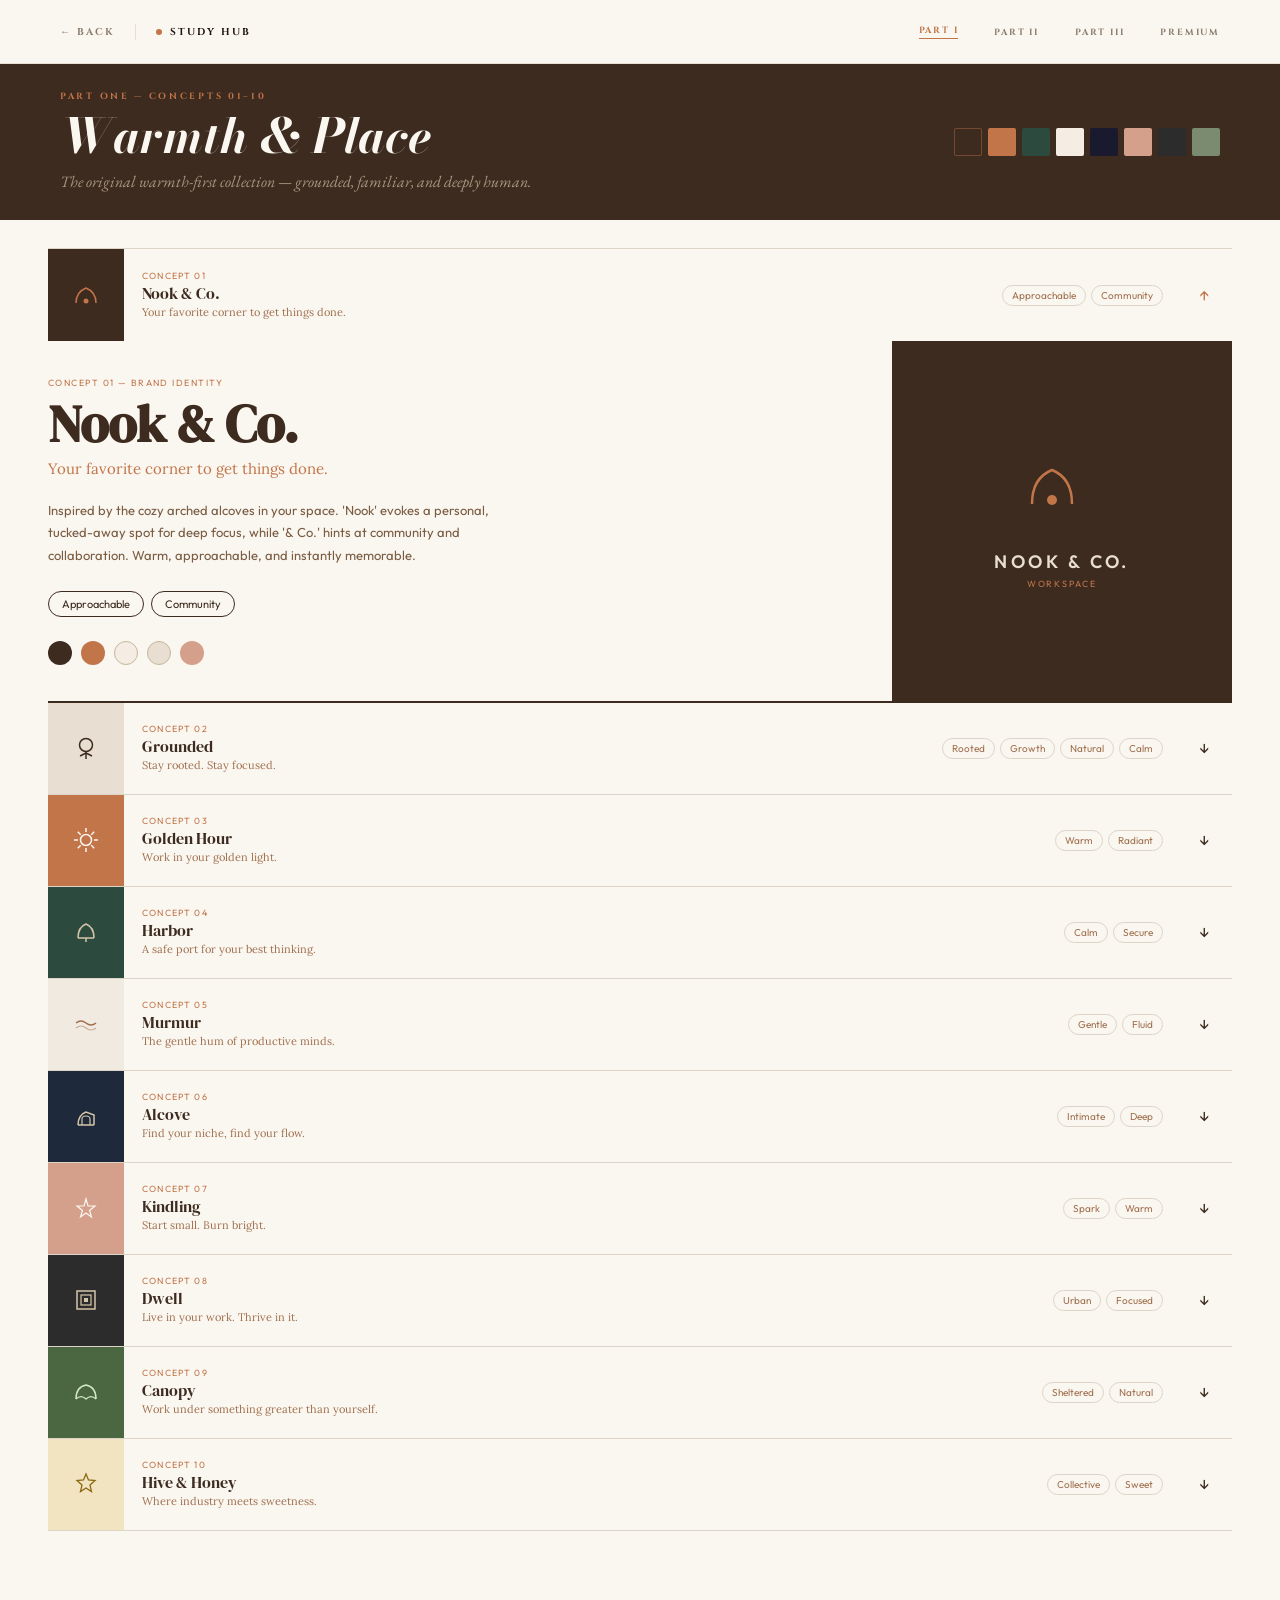
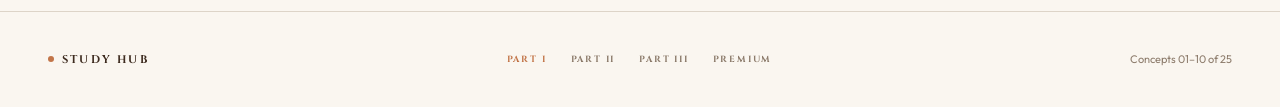
==== part1.html @ 8c92edf7 "Initial deploy: Study Hub brand collection website 25 brand identity concepts across 4 collections w" ====
<!DOCTYPE html>
<html lang="en">
<head>
  <meta charset="UTF-8">
  <meta name="viewport" content="width=device-width, initial-scale=1.0">
  <title>Part I — Warmth &amp; Place | Study Hub</title>
  <link rel="stylesheet" href="css/style.css">
</head>
<body style="background: #FAF6F0;">

  <!-- NAV -->
  <nav class="nav-light">
    <div class="nav-back">
      <a href="index.html" class="nav-back-text">← Back</a>
      <div class="nav-divider"></div>
      <a href="index.html" class="nav-light-logo">
        <div class="nav-light-dot" style="background: #C27549;"></div>
        <span class="nav-light-brand">Study Hub</span>
      </a>
    </div>
    <div class="nav-links">
      <a href="part1.html" class="nav-link active" style="color: #C27549;">Part I</a>
      <a href="part2.html" class="nav-link">Part II</a>
      <a href="part3.html" class="nav-link">Part III</a>
      <a href="premium.html" class="nav-link">Premium</a>
    </div>
  </nav>

  <!-- BANNER -->
  <div class="part-banner" style="background: #3D2B1F;">
    <div class="part-banner-left">
      <p class="part-banner-eyebrow" style="color: #C27549;">Part One — Concepts 01–10</p>
      <h1 class="part-banner-title">Warmth &amp; Place</h1>
      <p class="part-banner-tagline">The original warmth-first collection — grounded, familiar, and deeply human.</p>
    </div>
    <div class="part-banner-swatches">
      <div class="swatch" style="background: #3D2B1F; border: 1px solid rgba(194,117,73,0.4);"></div>
      <div class="swatch" style="background: #C27549;"></div>
      <div class="swatch" style="background: #2D4A3E;"></div>
      <div class="swatch" style="background: #F5EDE3;"></div>
      <div class="swatch" style="background: #1A1A2E;"></div>
      <div class="swatch" style="background: #D4A08C;"></div>
      <div class="swatch" style="background: #2C2C2C;"></div>
      <div class="swatch" style="background: #7A8B6F;"></div>
    </div>
  </div>

  <!-- ACCORDION -->
  <section class="accordion-section">
    <div class="accordion-list" id="accordion-part1"></div>
  </section>

  <!-- FOOTER -->
  <footer class="part-footer">
    <div class="footer-brand" style="gap: 8px;">
      <div class="nav-light-dot" style="background: #C27549; width: 6px; height: 6px; border-radius: 50%;"></div>
      <span style="font-family: 'Cinzel', serif; font-weight: 700; font-size: 11px; letter-spacing: 0.2em; text-transform: uppercase; color: #3D2B1F;">Study Hub</span>
    </div>
    <nav class="part-footer-nav">
      <a href="part1.html" class="current">Part I</a>
      <a href="part2.html">Part II</a>
      <a href="part3.html">Part III</a>
      <a href="premium.html">Premium</a>
    </nav>
    <span style="font-family: 'Outfit', sans-serif; font-size: 11px; color: #8C7B6B;">Concepts 01–10 of 25</span>
  </footer>

  <script src="js/concepts.js"></script>
  <script src="js/main.js"></script>
  <script>
    document.addEventListener('DOMContentLoaded', () => {
      buildAccordion(1, 'accordion-part1');
    });
  </script>
</body>
</html>
---- css/style.css ----
/* ─── Google Fonts ─── */
@import url('https://fonts.googleapis.com/css2?family=Cinzel:wght@700&family=Bodoni+Moda:ital,wght@1,400&family=EB+Garamond:ital,wght@0,400;1,400&family=Outfit:wght@300;400;600&family=DM+Serif+Display:ital@0;1&family=Lora:wght@400&family=Josefin+Sans:wght@400&display=swap');

/* ─── Reset ─── */
*, *::before, *::after { box-sizing: border-box; margin: 0; padding: 0; }
html { font-size: 16px; -webkit-font-smoothing: antialiased; }
body { font-family: 'Outfit', sans-serif; }
a { text-decoration: none; color: inherit; }
img { display: block; width: 100%; height: 100%; object-fit: cover; }
svg { display: block; }

/* ─── Color tokens ─── */
:root {
  --cream:    #FAF6F0;
  --sand:     #E8DED1;
  --dark:     #1E140D;
  --gold:     #B8934B;
  --terracotta: #C27549;
  --rust:     #9B4A2C;
  --mustard:  #C9963B;
  --brown:    #3D2B1F;
  --blush:    #D4A08C;
  --clay:     #A0704E;
  --muted:    #8C7B6B;
  --border:   #DDD4C8;
  --linen:    #D4C5A9;
}

/* ─── Utility ─── */
.sr-only { position: absolute; width: 1px; height: 1px; overflow: hidden; clip: rect(0,0,0,0); }
.tracking-xl { letter-spacing: 0.22em; }
.tracking-lg { letter-spacing: 0.2em; }
.tracking-md { letter-spacing: 0.15em; }
.tracking-sm { letter-spacing: 0.12em; }
.uppercase { text-transform: uppercase; }


/* ══════════════════════════════════════════
   NAV — DARK (Homepage)
══════════════════════════════════════════ */
.nav-dark {
  display: flex;
  align-items: center;
  justify-content: space-between;
  height: 72px;
  padding: 0 60px;
  background: var(--dark);
  border-bottom: 1px solid rgba(184, 148, 75, 0.15);
  position: sticky;
  top: 0;
  z-index: 100;
}

.nav-logo {
  display: flex;
  align-items: center;
  gap: 10px;
}

.nav-logo-ring {
  width: 28px;
  height: 28px;
  border-radius: 50%;
  border: 1.5px solid var(--gold);
  display: flex;
  align-items: center;
  justify-content: center;
  flex-shrink: 0;
}

.nav-logo-dot {
  width: 8px;
  height: 8px;
  border-radius: 50%;
  background: var(--gold);
}

.nav-logo-text {
  font-family: 'Cinzel', serif;
  font-weight: 700;
  font-size: 13px;
  letter-spacing: 0.2em;
  text-transform: uppercase;
  color: var(--cream);
}

.nav-links {
  display: flex;
  align-items: center;
  gap: 44px;
}

.nav-link {
  font-family: 'Cinzel', serif;
  font-weight: 700;
  font-size: 10px;
  letter-spacing: 0.22em;
  text-transform: uppercase;
  color: var(--linen);
  transition: color 0.2s;
}
.nav-link:hover { color: var(--gold); }
.nav-link.active {
  color: var(--gold);
  border-bottom: 1px solid var(--gold);
  padding-bottom: 2px;
}

.nav-cta {
  display: flex;
  align-items: center;
  padding: 9px 22px;
  border: 1px solid rgba(184, 148, 75, 0.5);
  border-radius: 2px;
}
.nav-cta-text {
  font-family: 'Cinzel', serif;
  font-weight: 700;
  font-size: 10px;
  letter-spacing: 0.2em;
  text-transform: uppercase;
  color: var(--gold);
}
.nav-cta:hover { background: rgba(184, 148, 75, 0.08); }


/* ══════════════════════════════════════════
   NAV — LIGHT (Part pages)
══════════════════════════════════════════ */
.nav-light {
  display: flex;
  align-items: center;
  justify-content: space-between;
  height: 64px;
  padding: 0 60px;
  background: var(--cream);
  border-bottom: 1px solid var(--sand);
  position: sticky;
  top: 0;
  z-index: 100;
}

.nav-light .nav-back {
  display: flex;
  align-items: center;
  gap: 20px;
}

.nav-back-text {
  font-family: 'Cinzel', serif;
  font-weight: 700;
  font-size: 10px;
  letter-spacing: 0.2em;
  text-transform: uppercase;
  color: var(--muted);
}
.nav-back-text:hover { color: var(--brown); }

.nav-divider {
  width: 1px;
  height: 16px;
  background: var(--sand);
}

.nav-light-logo {
  display: flex;
  align-items: center;
  gap: 8px;
}

.nav-light-dot {
  width: 6px;
  height: 6px;
  border-radius: 50%;
}

.nav-light-brand {
  font-family: 'Cinzel', serif;
  font-weight: 700;
  font-size: 10px;
  letter-spacing: 0.2em;
  text-transform: uppercase;
  color: var(--dark);
}

.nav-light .nav-links {
  display: flex;
  align-items: center;
  gap: 36px;
}

.nav-light .nav-link {
  font-family: 'Cinzel', serif;
  font-weight: 700;
  font-size: 9px;
  letter-spacing: 0.2em;
  text-transform: uppercase;
  color: var(--muted);
}
.nav-light .nav-link:hover { color: var(--brown); }
.nav-light .nav-link.active {
  border-bottom: 1px solid currentColor;
  padding-bottom: 2px;
}


/* ══════════════════════════════════════════
   HOMEPAGE — HERO TRIPTYCH
══════════════════════════════════════════ */
.hero-triptych {
  display: flex;
  gap: 3px;
  height: 620px;
  background: var(--dark);
}

.hero-main {
  position: relative;
  flex: 0 0 52.8%;
  overflow: hidden;
}

.hero-main img {
  position: absolute;
  inset: 0;
  width: 100%;
  height: 100%;
  object-fit: cover;
}

.hero-main-overlay {
  position: absolute;
  inset: 0;
  background: linear-gradient(135deg,
    rgba(32, 20, 11, 0.72) 0%,
    rgba(32, 20, 11, 0.25) 60%,
    rgba(32, 20, 11, 0.10) 100%
  );
}

.hero-main-content {
  position: absolute;
  left: 56px;
  bottom: 64px;
  display: flex;
  flex-direction: column;
  gap: 16px;
}

.hero-eyebrow {
  font-family: 'Cinzel', serif;
  font-weight: 700;
  font-size: 10px;
  letter-spacing: 0.3em;
  text-transform: uppercase;
  color: var(--gold);
}

.hero-title {
  font-family: 'Bodoni Moda', serif;
  font-style: italic;
  font-size: 56px;
  line-height: 1.08;
  letter-spacing: -0.01em;
  color: var(--cream);
  max-width: 520px;
}

.hero-subtitle {
  font-family: 'EB Garamond', serif;
  font-size: 16px;
  line-height: 1.6;
  color: rgba(250, 246, 240, 0.75);
  max-width: 380px;
}

.hero-side {
  display: flex;
  flex-direction: column;
  flex: 1;
  gap: 3px;
}

.hero-side-panel {
  position: relative;
  flex: 1;
  overflow: hidden;
}

.hero-side-panel img {
  position: absolute;
  inset: 0;
  width: 100%;
  height: 100%;
  object-fit: cover;
}

.hero-side-overlay {
  position: absolute;
  inset: 0;
  background: rgba(30, 20, 13, 0.18);
}

.hero-side-label {
  position: absolute;
  right: 28px;
  bottom: 24px;
  font-family: 'Cinzel', serif;
  font-weight: 700;
  font-size: 9px;
  letter-spacing: 0.25em;
  text-transform: uppercase;
  color: rgba(250, 246, 240, 0.9);
}


/* ══════════════════════════════════════════
   HOMEPAGE — COLLECTIONS GRID
══════════════════════════════════════════ */
.collections-section {
  background: var(--dark);
  padding: 64px 60px 72px;
}

.collections-header {
  display: flex;
  align-items: baseline;
  justify-content: space-between;
  margin-bottom: 40px;
}

.collections-eyebrow {
  font-family: 'Cinzel', serif;
  font-weight: 700;
  font-size: 11px;
  letter-spacing: 0.3em;
  text-transform: uppercase;
  color: var(--gold);
}

.collections-hint {
  font-family: 'EB Garamond', serif;
  font-style: italic;
  font-size: 14px;
  letter-spacing: 0.04em;
  color: rgba(212, 197, 169, 0.6);
}

.collections-grid {
  display: grid;
  grid-template-columns: repeat(4, 1fr);
  gap: 16px;
}

.collection-card {
  position: relative;
  height: 360px;
  border-radius: 2px;
  overflow: hidden;
  display: flex;
  flex-direction: column;
  transition: transform 0.2s;
}
.collection-card:hover { transform: translateY(-2px); }

.collection-card-top-bar {
  position: absolute;
  top: 0;
  left: 0;
  right: 0;
  height: 4px;
}

.collection-card-inner {
  flex: 1;
  display: flex;
  flex-direction: column;
  justify-content: space-between;
  padding: 36px 32px;
}

.collection-label {
  font-family: 'Cinzel', serif;
  font-weight: 700;
  font-size: 9px;
  letter-spacing: 0.3em;
  text-transform: uppercase;
  margin-bottom: 10px;
}

.collection-title {
  font-family: 'Bodoni Moda', serif;
  font-style: italic;
  font-size: 32px;
  line-height: 1.1;
  color: var(--cream);
  margin-bottom: 10px;
}

.collection-desc {
  font-family: 'EB Garamond', serif;
  font-size: 14px;
  line-height: 1.5;
  color: #8C7B6B;
}

.collection-footer {
  display: flex;
  flex-direction: column;
  gap: 16px;
}

.collection-swatches {
  display: flex;
  gap: 6px;
}

.swatch {
  width: 24px;
  height: 24px;
  border-radius: 2px;
}

.collection-meta {
  display: flex;
  align-items: center;
  justify-content: space-between;
}

.collection-count {
  font-family: 'Cinzel', serif;
  font-weight: 700;
  font-size: 9px;
  letter-spacing: 0.2em;
  text-transform: uppercase;
  color: var(--muted);
}

.collection-explore {
  font-family: 'Cinzel', serif;
  font-weight: 700;
  font-size: 9px;
  letter-spacing: 0.2em;
  text-transform: uppercase;
  transition: opacity 0.2s;
}
.collection-explore:hover { opacity: 0.7; }


/* ══════════════════════════════════════════
   PART PAGE — BANNER
══════════════════════════════════════════ */
.part-banner {
  display: flex;
  align-items: center;
  justify-content: space-between;
  padding: 0 60px;
  height: 156px;
  flex-shrink: 0;
}

.part-banner-left {
  display: flex;
  flex-direction: column;
  gap: 10px;
}

.part-banner-eyebrow {
  font-family: 'Cinzel', serif;
  font-weight: 700;
  font-size: 9px;
  letter-spacing: 0.3em;
  text-transform: uppercase;
}

.part-banner-title {
  font-family: 'Bodoni Moda', serif;
  font-style: italic;
  font-size: 48px;
  line-height: 1.0;
  color: var(--cream);
}

.part-banner-tagline {
  font-family: 'EB Garamond', serif;
  font-style: italic;
  font-size: 16px;
  line-height: 1.5;
  color: rgba(212, 197, 169, 0.7);
}

.part-banner-swatches {
  display: flex;
  gap: 6px;
}

.part-banner-swatches .swatch {
  width: 28px;
  height: 28px;
}


/* ══════════════════════════════════════════
   PART PAGE — ACCORDION
══════════════════════════════════════════ */
.accordion-section {
  background: var(--cream);
  padding: 28px 48px 80px;
}

.accordion-list {
  border-top: 1px solid var(--border);
}

/* Row */
.concept-row {
  display: flex;
  align-items: stretch;
  height: 92px;
  border-bottom: 1px solid var(--border);
  cursor: pointer;
  transition: background 0.15s;
}
.concept-row:hover { background: rgba(212, 192, 168, 0.08); }
.concept-row.active { border-bottom: none; }

.concept-icon-cell {
  width: 76px;
  flex-shrink: 0;
  display: flex;
  align-items: center;
  justify-content: center;
}

.concept-info-cell {
  flex: 1;
  display: flex;
  flex-direction: column;
  justify-content: center;
  padding: 0 18px;
  gap: 2px;
}

.concept-num {
  font-family: 'Outfit', sans-serif;
  font-size: 9px;
  letter-spacing: 0.13em;
  text-transform: uppercase;
  color: var(--terracotta);
}

.concept-name-row {
  font-family: 'DM Serif Display', serif;
  font-size: 16px;
  line-height: 1.25;
  color: var(--brown);
}
.concept-name-row.italic { font-style: italic; }
.concept-name-row.josefin {
  font-family: 'Josefin Sans', sans-serif;
  letter-spacing: 0.06em;
}

.concept-tagline-row {
  font-family: 'Lora', serif;
  font-size: 11px;
  line-height: 1.4;
  color: var(--clay);
}

.concept-traits-cell {
  display: flex;
  align-items: center;
  flex-shrink: 0;
  padding: 0 14px;
  gap: 5px;
}

.trait-pill {
  display: inline-flex;
  align-items: center;
  padding: 3px 9px;
  border: 1px solid var(--linen);
  border-radius: 20px;
  font-family: 'Outfit', sans-serif;
  font-size: 10px;
  color: var(--clay);
  white-space: nowrap;
}

.concept-arrow-cell {
  display: flex;
  align-items: center;
  padding: 0 22px;
  font-size: 16px;
  color: var(--brown);
  flex-shrink: 0;
}

.concept-row.active .concept-arrow-cell {
  color: var(--terracotta);
}

/* Premium rows */
.premium-row .trait-pill {
  border-radius: 2px;
  font-family: 'Cinzel', serif;
  font-weight: 700;
  font-size: 8px;
  letter-spacing: 0.1em;
  border-color: var(--dark);
  color: var(--dark);
}

/* Detail panel */
.concept-detail {
  display: none;
  border-bottom: 2px solid var(--brown);
}
.concept-detail.open { display: flex; }

.concept-detail-left {
  flex: 1;
  display: flex;
  flex-direction: column;
  padding: 36px 40px 36px 0;
}

.concept-detail-label {
  font-family: 'Outfit', sans-serif;
  font-size: 9px;
  letter-spacing: 0.16em;
  text-transform: uppercase;
  color: var(--terracotta);
  margin-bottom: 10px;
}

.concept-detail-name {
  font-family: 'DM Serif Display', serif;
  font-size: 52px;
  line-height: 1.0;
  color: var(--brown);
  margin-bottom: 8px;
}
.concept-detail-name.italic { font-style: italic; }
.concept-detail-name.josefin {
  font-family: 'Josefin Sans', sans-serif;
  letter-spacing: 0.04em;
}

.concept-detail-tagline {
  font-family: 'Lora', serif;
  font-size: 15px;
  line-height: 1.5;
  color: var(--terracotta);
  margin-bottom: 18px;
}

.concept-detail-desc {
  font-family: 'Outfit', sans-serif;
  font-size: 13px;
  line-height: 1.75;
  color: #7A5C42;
  max-width: 480px;
  margin-bottom: 24px;
}

.concept-detail-traits {
  display: flex;
  flex-wrap: wrap;
  gap: 7px;
  margin-bottom: 24px;
}

.detail-trait-pill {
  display: inline-flex;
  align-items: center;
  padding: 5px 13px;
  border: 1.5px solid var(--brown);
  border-radius: 20px;
  font-family: 'Outfit', sans-serif;
  font-size: 11px;
  color: var(--brown);
}

.concept-detail-colors {
  display: flex;
  align-items: center;
  gap: 9px;
}

.color-dot {
  width: 24px;
  height: 24px;
  border-radius: 50%;
}

.concept-detail-right {
  width: 340px;
  flex-shrink: 0;
  display: flex;
  flex-direction: column;
  align-items: center;
  justify-content: center;
  gap: 18px;
  padding: 36px;
}

.concept-logo-text {
  display: flex;
  flex-direction: column;
  align-items: center;
  gap: 5px;
  text-align: center;
}

.concept-logo-name {
  font-family: 'Outfit', sans-serif;
  font-weight: 600;
  font-size: 18px;
  letter-spacing: 0.2em;
  text-transform: uppercase;
  color: var(--cream);
}

.concept-logo-subtitle {
  font-family: 'Outfit', sans-serif;
  font-size: 9px;
  letter-spacing: 0.2em;
  text-transform: uppercase;
}

/* Premium detail adjustments */
.premium-detail .concept-detail-label {
  font-family: 'Cinzel', serif;
  font-weight: 700;
  letter-spacing: 0.18em;
  color: var(--gold);
}
.premium-detail .concept-detail-name { color: var(--dark); }
.premium-detail .concept-detail-tagline { color: var(--gold); }
.premium-detail .concept-detail-desc { color: #5A4030; }

.premium-detail .detail-trait-pill {
  border-radius: 2px;
  font-family: 'Cinzel', serif;
  font-weight: 700;
  font-size: 10px;
  letter-spacing: 0.12em;
  border-color: var(--dark);
  color: var(--dark);
}

/* Premium logo bar */
.concept-logo-divider {
  width: 40px;
  height: 1px;
  background: var(--gold);
  opacity: 0.6;
  margin: 0 auto;
}

.premium-detail .concept-logo-name {
  font-family: 'Cinzel', serif;
  font-weight: 700;
  font-size: 16px;
  color: var(--linen);
}

.premium-detail .concept-logo-subtitle {
  font-family: 'Cinzel', serif;
  font-weight: 700;
  font-size: 8px;
  color: var(--gold);
}

/* ══════════════════════════════════════════
   FOOTER
══════════════════════════════════════════ */
.site-footer {
  background: var(--dark);
  padding: 48px 60px;
  display: flex;
  align-items: center;
  justify-content: space-between;
  border-top: 1px solid rgba(184, 148, 75, 0.15);
}

.footer-brand {
  display: flex;
  align-items: center;
  gap: 10px;
}

.footer-logo-dot {
  width: 6px;
  height: 6px;
  border-radius: 50%;
  background: var(--gold);
}

.footer-brand-name {
  font-family: 'Cinzel', serif;
  font-weight: 700;
  font-size: 12px;
  letter-spacing: 0.2em;
  text-transform: uppercase;
  color: var(--cream);
}

.footer-tagline {
  font-family: 'EB Garamond', serif;
  font-style: italic;
  font-size: 13px;
  color: rgba(212, 197, 169, 0.6);
}

.footer-meta {
  font-family: 'Outfit', sans-serif;
  font-size: 11px;
  color: rgba(140, 123, 107, 0.7);
  letter-spacing: 0.05em;
}


/* ══════════════════════════════════════════
   PART PAGE FOOTER (light bg)
══════════════════════════════════════════ */
.part-footer {
  background: var(--cream);
  padding: 40px 48px;
  border-top: 1px solid var(--border);
  display: flex;
  align-items: center;
  justify-content: space-between;
}

.part-footer-nav {
  display: flex;
  gap: 24px;
}

.part-footer-nav a {
  font-family: 'Cinzel', serif;
  font-weight: 700;
  font-size: 9px;
  letter-spacing: 0.2em;
  text-transform: uppercase;
  color: var(--muted);
  transition: color 0.2s;
}
.part-footer-nav a:hover { color: var(--brown); }
.part-footer-nav a.current { color: var(--terracotta); }


/* ══════════════════════════════════════════
   RESPONSIVE
══════════════════════════════════════════ */
@media (max-width: 1100px) {
  .collections-grid { grid-template-columns: repeat(2, 1fr); }
  .hero-triptych { height: 480px; }
  .hero-title { font-size: 42px; }
}

@media (max-width: 768px) {
  .nav-dark, .nav-light { padding: 0 24px; }
  .nav-links { display: none; }
  .nav-cta { display: none; }
  .hero-triptych { flex-direction: column; height: auto; }
  .hero-main { height: 360px; flex: none; }
  .hero-side { flex-direction: row; height: 160px; }
  .hero-side-panel { flex: 1; }
  .collections-section { padding: 40px 24px 48px; }
  .collections-grid { grid-template-columns: 1fr 1fr; gap: 12px; }
  .part-banner { padding: 0 24px; }
  .accordion-section { padding: 16px 16px 48px; }
  .concept-detail-left { padding: 24px 16px 24px 0; }
  .concept-detail-right { width: 200px; padding: 24px; }
  .concept-detail-name { font-size: 36px; }
  .concept-traits-cell { display: none; }
  .site-footer { flex-direction: column; gap: 16px; text-align: center; }
}

@media (max-width: 480px) {
  .collections-grid { grid-template-columns: 1fr; }
  .collection-card { height: 280px; }
  .concept-detail { flex-direction: column; }
  .concept-detail-right { width: 100%; height: 200px; }
}
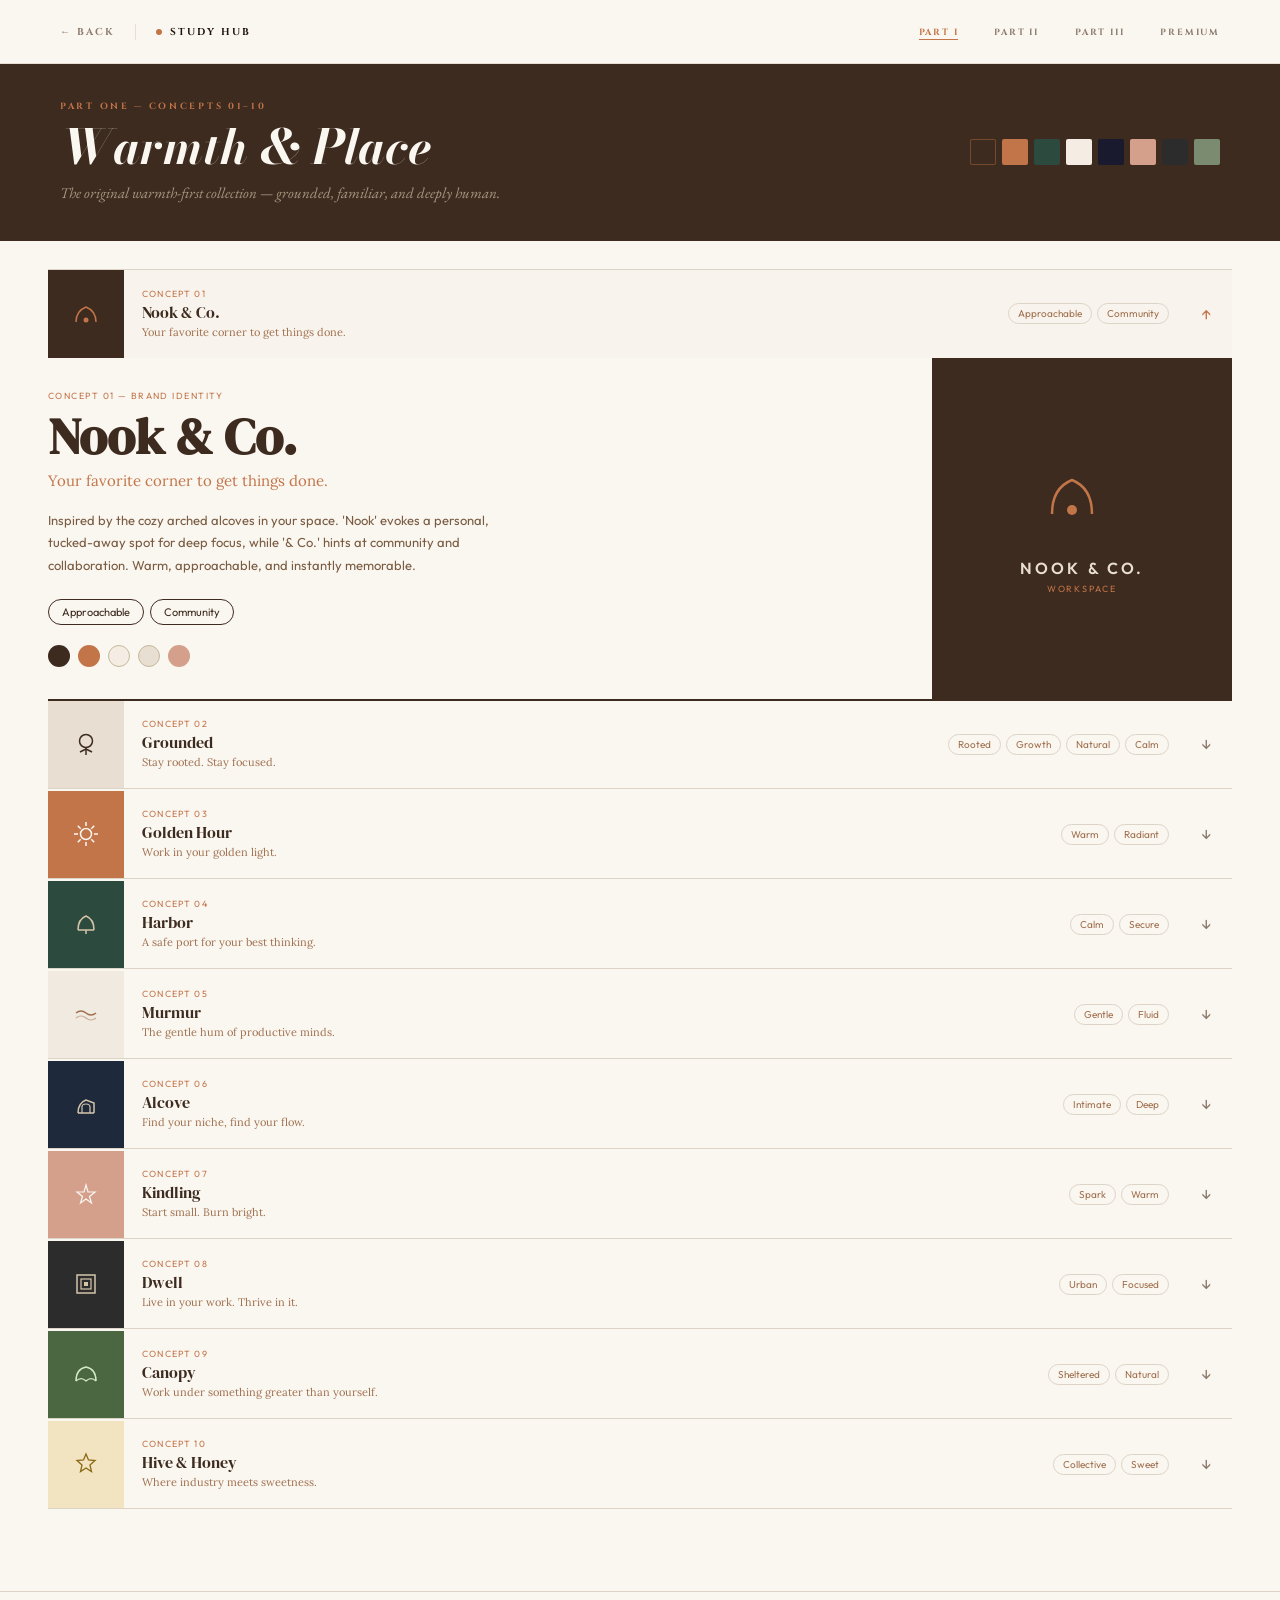
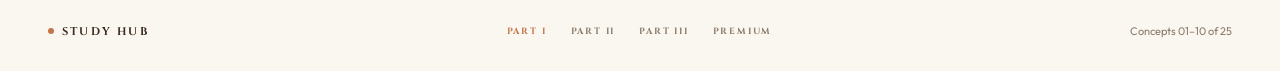
==== commit a1348a12: "Fix mobile layout, add animations - Hamburger nav menu with slide-down drawer on mobile - Hero stack" ====
--- a/part1.html
+++ b/part1.html
@@ -27,7 +27,7 @@
   </nav>
 
   <!-- BANNER -->
-  <div class="part-banner" style="background: #3D2B1F;">
+  <div class="part-banner reveal" style="background: #3D2B1F;">
     <div class="part-banner-left">
       <p class="part-banner-eyebrow" style="color: #C27549;">Part One — Concepts 01–10</p>
       <h1 class="part-banner-title">Warmth &amp; Place</h1>
--- a/css/style.css
+++ b/css/style.css
@@ -3,11 +3,11 @@
 
 /* ─── Reset ─── */
 *, *::before, *::after { box-sizing: border-box; margin: 0; padding: 0; }
-html { font-size: 16px; -webkit-font-smoothing: antialiased; }
+html { font-size: 16px; -webkit-font-smoothing: antialiased; scroll-behavior: smooth; }
 body { font-family: 'Outfit', sans-serif; }
 a { text-decoration: none; color: inherit; }
 img { display: block; width: 100%; height: 100%; object-fit: cover; }
-svg { display: block; }
+svg { display: block; flex-shrink: 0; }
 
 /* ─── Color tokens ─── */
 :root {
@@ -26,13 +26,71 @@
   --linen:    #D4C5A9;
 }
 
-/* ─── Utility ─── */
-.sr-only { position: absolute; width: 1px; height: 1px; overflow: hidden; clip: rect(0,0,0,0); }
-.tracking-xl { letter-spacing: 0.22em; }
-.tracking-lg { letter-spacing: 0.2em; }
-.tracking-md { letter-spacing: 0.15em; }
-.tracking-sm { letter-spacing: 0.12em; }
-.uppercase { text-transform: uppercase; }
+
+/* ══════════════════════════════════════════
+   ANIMATIONS
+══════════════════════════════════════════ */
+
+@keyframes fadeUp {
+  from { opacity: 0; transform: translateY(22px); }
+  to   { opacity: 1; transform: translateY(0); }
+}
+
+@keyframes fadeIn {
+  from { opacity: 0; }
+  to   { opacity: 1; }
+}
+
+@keyframes slideDown {
+  from { opacity: 0; transform: translateY(-8px); }
+  to   { opacity: 1; transform: translateY(0); }
+}
+
+@keyframes pulse {
+  0%, 100% { transform: scale(1); opacity: 1; }
+  50%       { transform: scale(1.3); opacity: 0.7; }
+}
+
+/* Hero load-in stagger */
+.hero-eyebrow  { animation: fadeUp 0.6s ease 0.1s both; }
+.hero-title    { animation: fadeUp 0.75s ease 0.28s both; }
+.hero-subtitle { animation: fadeUp 0.6s ease 0.5s both; }
+
+/* Scroll-reveal: cards and banners start invisible, JS adds .revealed */
+.reveal {
+  opacity: 0;
+  transform: translateY(28px);
+  transition: opacity 0.55s ease, transform 0.55s ease;
+}
+.reveal.revealed {
+  opacity: 1;
+  transform: translateY(0);
+}
+
+/* Stagger helper — JS sets --delay */
+.reveal { transition-delay: var(--delay, 0s); }
+
+/* Nav dot pulse */
+.nav-logo-dot {
+  width: 8px;
+  height: 8px;
+  border-radius: 50%;
+  background: var(--gold);
+  animation: pulse 3s ease-in-out infinite;
+}
+
+/* Accordion open animation */
+@keyframes accordionSlide {
+  from { opacity: 0; transform: translateY(-6px); }
+  to   { opacity: 1; transform: translateY(0); }
+}
+.concept-detail.open .concept-detail-left,
+.concept-detail.open .concept-detail-right {
+  animation: accordionSlide 0.3s ease both;
+}
+.concept-detail.open .concept-detail-right {
+  animation-delay: 0.06s;
+}
 
 
 /* ══════════════════════════════════════════
@@ -48,13 +106,15 @@
   border-bottom: 1px solid rgba(184, 148, 75, 0.15);
   position: sticky;
   top: 0;
-  z-index: 100;
+  z-index: 200;
+  animation: fadeIn 0.4s ease both;
 }
 
 .nav-logo {
   display: flex;
   align-items: center;
   gap: 10px;
+  flex-shrink: 0;
 }
 
 .nav-logo-ring {
@@ -68,13 +128,6 @@
   flex-shrink: 0;
 }
 
-.nav-logo-dot {
-  width: 8px;
-  height: 8px;
-  border-radius: 50%;
-  background: var(--gold);
-}
-
 .nav-logo-text {
   font-family: 'Cinzel', serif;
   font-weight: 700;
@@ -97,14 +150,23 @@
   letter-spacing: 0.22em;
   text-transform: uppercase;
   color: var(--linen);
+  position: relative;
   transition: color 0.2s;
 }
+.nav-link::after {
+  content: '';
+  position: absolute;
+  bottom: -2px; left: 0; right: 0;
+  height: 1px;
+  background: var(--gold);
+  transform: scaleX(0);
+  transform-origin: left;
+  transition: transform 0.25s ease;
+}
 .nav-link:hover { color: var(--gold); }
-.nav-link.active {
-  color: var(--gold);
-  border-bottom: 1px solid var(--gold);
-  padding-bottom: 2px;
-}
+.nav-link:hover::after { transform: scaleX(1); }
+.nav-link.active { color: var(--gold); }
+.nav-link.active::after { transform: scaleX(1); }
 
 .nav-cta {
   display: flex;
@@ -112,6 +174,8 @@
   padding: 9px 22px;
   border: 1px solid rgba(184, 148, 75, 0.5);
   border-radius: 2px;
+  flex-shrink: 0;
+  transition: background 0.2s, border-color 0.2s;
 }
 .nav-cta-text {
   font-family: 'Cinzel', serif;
@@ -121,7 +185,78 @@
   text-transform: uppercase;
   color: var(--gold);
 }
-.nav-cta:hover { background: rgba(184, 148, 75, 0.08); }
+.nav-cta:hover {
+  background: rgba(184, 148, 75, 0.1);
+  border-color: var(--gold);
+}
+
+/* Hamburger button */
+.nav-hamburger {
+  display: none;
+  flex-direction: column;
+  justify-content: center;
+  gap: 5px;
+  width: 36px;
+  height: 36px;
+  padding: 4px;
+  cursor: pointer;
+  background: none;
+  border: none;
+  flex-shrink: 0;
+}
+.nav-hamburger span {
+  display: block;
+  height: 1.5px;
+  background: var(--gold);
+  border-radius: 2px;
+  transition: transform 0.25s ease, opacity 0.25s ease, width 0.25s ease;
+}
+.nav-hamburger span:nth-child(2) { width: 70%; }
+.nav-dark.open .nav-hamburger span:nth-child(1) { transform: translateY(6.5px) rotate(45deg); }
+.nav-dark.open .nav-hamburger span:nth-child(2) { opacity: 0; transform: scaleX(0); }
+.nav-dark.open .nav-hamburger span:nth-child(3) { transform: translateY(-6.5px) rotate(-45deg); }
+
+/* Mobile nav drawer — dark */
+.nav-mobile-drawer {
+  display: none;
+  flex-direction: column;
+  position: fixed;
+  top: 72px;
+  left: 0; right: 0;
+  background: var(--dark);
+  border-bottom: 1px solid rgba(184, 148, 75, 0.2);
+  padding: 24px 32px 32px;
+  gap: 0;
+  z-index: 199;
+  box-shadow: 0 8px 32px rgba(0,0,0,0.4);
+}
+.nav-dark.open + .nav-mobile-drawer { display: flex; animation: slideDown 0.2s ease both; }
+.nav-mobile-link {
+  font-family: 'Cinzel', serif;
+  font-weight: 700;
+  font-size: 13px;
+  letter-spacing: 0.22em;
+  text-transform: uppercase;
+  color: var(--linen);
+  padding: 14px 0;
+  border-bottom: 1px solid rgba(184,148,75,0.1);
+  transition: color 0.2s;
+}
+.nav-mobile-link:last-child { border-bottom: none; }
+.nav-mobile-link:hover, .nav-mobile-link.active { color: var(--gold); }
+.nav-mobile-cta {
+  margin-top: 20px;
+  font-family: 'Cinzel', serif;
+  font-weight: 700;
+  font-size: 11px;
+  letter-spacing: 0.2em;
+  text-transform: uppercase;
+  color: var(--gold);
+  padding: 12px 0;
+  border: 1px solid rgba(184,148,75,0.4);
+  text-align: center;
+  border-radius: 2px;
+}
 
 
 /* ══════════════════════════════════════════
@@ -137,13 +272,15 @@
   border-bottom: 1px solid var(--sand);
   position: sticky;
   top: 0;
-  z-index: 100;
+  z-index: 200;
+  animation: fadeIn 0.4s ease both;
 }
 
 .nav-light .nav-back {
   display: flex;
   align-items: center;
   gap: 20px;
+  flex-shrink: 0;
 }
 
 .nav-back-text {
@@ -153,6 +290,7 @@
   letter-spacing: 0.2em;
   text-transform: uppercase;
   color: var(--muted);
+  transition: color 0.2s;
 }
 .nav-back-text:hover { color: var(--brown); }
 
@@ -166,6 +304,7 @@
   display: flex;
   align-items: center;
   gap: 8px;
+  flex-shrink: 0;
 }
 
 .nav-light-dot {
@@ -196,11 +335,45 @@
   letter-spacing: 0.2em;
   text-transform: uppercase;
   color: var(--muted);
+  position: relative;
+  transition: color 0.2s;
+}
+.nav-light .nav-link::after {
+  content: '';
+  position: absolute;
+  bottom: -2px; left: 0; right: 0;
+  height: 1px;
+  background: currentColor;
+  transform: scaleX(0);
+  transform-origin: left;
+  transition: transform 0.25s ease;
 }
 .nav-light .nav-link:hover { color: var(--brown); }
-.nav-light .nav-link.active {
-  border-bottom: 1px solid currentColor;
-  padding-bottom: 2px;
+.nav-light .nav-link:hover::after { transform: scaleX(1); }
+.nav-light .nav-link.active::after { transform: scaleX(1); }
+
+/* Light nav hamburger */
+.nav-light .nav-hamburger span { background: var(--brown); }
+.nav-light.open .nav-hamburger span:nth-child(1) { transform: translateY(6.5px) rotate(45deg); }
+.nav-light.open .nav-hamburger span:nth-child(2) { opacity: 0; transform: scaleX(0); }
+.nav-light.open .nav-hamburger span:nth-child(3) { transform: translateY(-6.5px) rotate(-45deg); }
+
+/* Light mobile drawer */
+.nav-light + .nav-mobile-drawer {
+  background: var(--cream);
+  border-color: var(--sand);
+  top: 64px;
+  box-shadow: 0 8px 24px rgba(30,20,13,0.1);
+}
+.nav-light + .nav-mobile-drawer .nav-mobile-link {
+  color: var(--muted);
+  border-color: var(--border);
+}
+.nav-light + .nav-mobile-drawer .nav-mobile-link:hover,
+.nav-light + .nav-mobile-drawer .nav-mobile-link.active { color: var(--brown); }
+.nav-light + .nav-mobile-drawer .nav-mobile-cta {
+  color: var(--terracotta);
+  border-color: rgba(194,117,73,0.4);
 }
 
 
@@ -226,21 +399,24 @@
   width: 100%;
   height: 100%;
   object-fit: cover;
-}
+  transition: transform 0.6s ease;
+}
+.hero-main:hover img { transform: scale(1.02); }
 
 .hero-main-overlay {
   position: absolute;
   inset: 0;
   background: linear-gradient(135deg,
-    rgba(32, 20, 11, 0.72) 0%,
-    rgba(32, 20, 11, 0.25) 60%,
-    rgba(32, 20, 11, 0.10) 100%
+    rgba(30, 18, 8, 0.78) 0%,
+    rgba(30, 18, 8, 0.28) 60%,
+    rgba(30, 18, 8, 0.10) 100%
   );
 }
 
 .hero-main-content {
   position: absolute;
   left: 56px;
+  right: 24px;
   bottom: 64px;
   display: flex;
   flex-direction: column;
@@ -270,7 +446,7 @@
   font-family: 'EB Garamond', serif;
   font-size: 16px;
   line-height: 1.6;
-  color: rgba(250, 246, 240, 0.75);
+  color: rgba(250, 246, 240, 0.78);
   max-width: 380px;
 }
 
@@ -293,18 +469,22 @@
   width: 100%;
   height: 100%;
   object-fit: cover;
-}
+  transition: transform 0.6s ease;
+}
+.hero-side-panel:hover img { transform: scale(1.04); }
 
 .hero-side-overlay {
   position: absolute;
   inset: 0;
   background: rgba(30, 20, 13, 0.18);
-}
+  transition: background 0.3s;
+}
+.hero-side-panel:hover .hero-side-overlay { background: rgba(30, 20, 13, 0.08); }
 
 .hero-side-label {
   position: absolute;
-  right: 28px;
-  bottom: 24px;
+  right: 20px;
+  bottom: 16px;
   font-family: 'Cinzel', serif;
   font-weight: 700;
   font-size: 9px;
@@ -327,6 +507,8 @@
   align-items: baseline;
   justify-content: space-between;
   margin-bottom: 40px;
+  flex-wrap: wrap;
+  gap: 8px;
 }
 
 .collections-eyebrow {
@@ -343,7 +525,7 @@
   font-style: italic;
   font-size: 14px;
   letter-spacing: 0.04em;
-  color: rgba(212, 197, 169, 0.6);
+  color: rgba(212, 197, 169, 0.55);
 }
 
 .collections-grid {
@@ -359,24 +541,29 @@
   overflow: hidden;
   display: flex;
   flex-direction: column;
-  transition: transform 0.2s;
-}
-.collection-card:hover { transform: translateY(-2px); }
+  transition: transform 0.3s ease, box-shadow 0.3s ease;
+}
+.collection-card:hover {
+  transform: translateY(-4px);
+  box-shadow: 0 16px 40px rgba(0,0,0,0.35);
+}
 
 .collection-card-top-bar {
   position: absolute;
-  top: 0;
-  left: 0;
-  right: 0;
-  height: 4px;
-}
+  top: 0; left: 0; right: 0;
+  height: 3px;
+  transform: scaleX(0.3);
+  transform-origin: left;
+  transition: transform 0.4s ease;
+}
+.collection-card:hover .collection-card-top-bar { transform: scaleX(1); }
 
 .collection-card-inner {
   flex: 1;
   display: flex;
   flex-direction: column;
   justify-content: space-between;
-  padding: 36px 32px;
+  padding: 36px 28px;
 }
 
 .collection-label {
@@ -391,7 +578,7 @@
 .collection-title {
   font-family: 'Bodoni Moda', serif;
   font-style: italic;
-  font-size: 32px;
+  font-size: 30px;
   line-height: 1.1;
   color: var(--cream);
   margin-bottom: 10px;
@@ -399,25 +586,25 @@
 
 .collection-desc {
   font-family: 'EB Garamond', serif;
-  font-size: 14px;
-  line-height: 1.5;
-  color: #8C7B6B;
+  font-size: 13px;
+  line-height: 1.55;
+  color: #7A6B5C;
 }
 
 .collection-footer {
   display: flex;
   flex-direction: column;
-  gap: 16px;
+  gap: 14px;
 }
 
 .collection-swatches {
   display: flex;
-  gap: 6px;
+  gap: 5px;
 }
 
 .swatch {
-  width: 24px;
-  height: 24px;
+  width: 22px;
+  height: 22px;
   border-radius: 2px;
 }
 
@@ -442,9 +629,12 @@
   font-size: 9px;
   letter-spacing: 0.2em;
   text-transform: uppercase;
-  transition: opacity 0.2s;
-}
-.collection-explore:hover { opacity: 0.7; }
+  display: inline-flex;
+  align-items: center;
+  gap: 4px;
+  transition: gap 0.2s ease;
+}
+.collection-card:hover .collection-explore { gap: 8px; }
 
 
 /* ══════════════════════════════════════════
@@ -454,8 +644,9 @@
   display: flex;
   align-items: center;
   justify-content: space-between;
-  padding: 0 60px;
-  height: 156px;
+  padding: 36px 60px;
+  min-height: 156px;
+  gap: 24px;
   flex-shrink: 0;
 }
 
@@ -463,6 +654,8 @@
   display: flex;
   flex-direction: column;
   gap: 10px;
+  flex: 1;
+  min-width: 0;
 }
 
 .part-banner-eyebrow {
@@ -476,15 +669,15 @@
 .part-banner-title {
   font-family: 'Bodoni Moda', serif;
   font-style: italic;
-  font-size: 48px;
-  line-height: 1.0;
+  font-size: clamp(32px, 4vw, 48px);
+  line-height: 1.05;
   color: var(--cream);
 }
 
 .part-banner-tagline {
   font-family: 'EB Garamond', serif;
   font-style: italic;
-  font-size: 16px;
+  font-size: 15px;
   line-height: 1.5;
   color: rgba(212, 197, 169, 0.7);
 }
@@ -492,11 +685,13 @@
 .part-banner-swatches {
   display: flex;
   gap: 6px;
+  flex-wrap: wrap;
+  flex-shrink: 0;
 }
 
 .part-banner-swatches .swatch {
-  width: 28px;
-  height: 28px;
+  width: 26px;
+  height: 26px;
 }
 
 
@@ -516,13 +711,16 @@
 .concept-row {
   display: flex;
   align-items: stretch;
-  height: 92px;
+  min-height: 88px;
   border-bottom: 1px solid var(--border);
   cursor: pointer;
   transition: background 0.15s;
 }
-.concept-row:hover { background: rgba(212, 192, 168, 0.08); }
-.concept-row.active { border-bottom: none; }
+.concept-row:hover { background: rgba(212, 192, 168, 0.07); }
+.concept-row.active {
+  border-bottom: none;
+  background: rgba(212, 192, 168, 0.05);
+}
 
 .concept-icon-cell {
   width: 76px;
@@ -537,8 +735,9 @@
   display: flex;
   flex-direction: column;
   justify-content: center;
-  padding: 0 18px;
-  gap: 2px;
+  padding: 14px 18px;
+  gap: 3px;
+  min-width: 0;
 }
 
 .concept-num {
@@ -554,6 +753,9 @@
   font-size: 16px;
   line-height: 1.25;
   color: var(--brown);
+  white-space: nowrap;
+  overflow: hidden;
+  text-overflow: ellipsis;
 }
 .concept-name-row.italic { font-style: italic; }
 .concept-name-row.josefin {
@@ -566,13 +768,16 @@
   font-size: 11px;
   line-height: 1.4;
   color: var(--clay);
+  white-space: nowrap;
+  overflow: hidden;
+  text-overflow: ellipsis;
 }
 
 .concept-traits-cell {
   display: flex;
   align-items: center;
   flex-shrink: 0;
-  padding: 0 14px;
+  padding: 0 12px;
   gap: 5px;
 }
 
@@ -591,12 +796,12 @@
 .concept-arrow-cell {
   display: flex;
   align-items: center;
-  padding: 0 22px;
+  padding: 0 20px;
   font-size: 16px;
-  color: var(--brown);
+  color: var(--muted);
   flex-shrink: 0;
-}
-
+  transition: color 0.2s, transform 0.3s ease;
+}
 .concept-row.active .concept-arrow-cell {
   color: var(--terracotta);
 }
@@ -612,18 +817,29 @@
   color: var(--dark);
 }
 
-/* Detail panel */
+/* Detail panel — animated with max-height */
 .concept-detail {
-  display: none;
-  border-bottom: 2px solid var(--brown);
-}
-.concept-detail.open { display: flex; }
+  overflow: hidden;
+  max-height: 0;
+  transition: max-height 0.45s cubic-bezier(0.4, 0, 0.2, 1);
+  border-bottom: 2px solid transparent;
+}
+.concept-detail.open {
+  max-height: 1000px;
+  border-bottom-color: var(--brown);
+}
+
+.concept-detail-inner {
+  display: flex;
+  align-items: stretch;
+}
 
 .concept-detail-left {
   flex: 1;
   display: flex;
   flex-direction: column;
-  padding: 36px 40px 36px 0;
+  padding: 32px 32px 32px 0;
+  min-width: 0;
 }
 
 .concept-detail-label {
@@ -637,7 +853,7 @@
 
 .concept-detail-name {
   font-family: 'DM Serif Display', serif;
-  font-size: 52px;
+  font-size: clamp(36px, 4vw, 52px);
   line-height: 1.0;
   color: var(--brown);
   margin-bottom: 8px;
@@ -653,7 +869,7 @@
   font-size: 15px;
   line-height: 1.5;
   color: var(--terracotta);
-  margin-bottom: 18px;
+  margin-bottom: 16px;
 }
 
 .concept-detail-desc {
@@ -662,14 +878,14 @@
   line-height: 1.75;
   color: #7A5C42;
   max-width: 480px;
-  margin-bottom: 24px;
+  margin-bottom: 22px;
 }
 
 .concept-detail-traits {
   display: flex;
   flex-wrap: wrap;
-  gap: 7px;
-  margin-bottom: 24px;
+  gap: 6px;
+  margin-bottom: 20px;
 }
 
 .detail-trait-pill {
@@ -686,24 +902,25 @@
 .concept-detail-colors {
   display: flex;
   align-items: center;
-  gap: 9px;
+  gap: 8px;
+  flex-wrap: wrap;
 }
 
 .color-dot {
-  width: 24px;
-  height: 24px;
+  width: 22px;
+  height: 22px;
   border-radius: 50%;
 }
 
 .concept-detail-right {
-  width: 340px;
+  width: 300px;
   flex-shrink: 0;
   display: flex;
   flex-direction: column;
   align-items: center;
   justify-content: center;
-  gap: 18px;
-  padding: 36px;
+  gap: 16px;
+  padding: 32px;
 }
 
 .concept-logo-text {
@@ -717,7 +934,7 @@
 .concept-logo-name {
   font-family: 'Outfit', sans-serif;
   font-weight: 600;
-  font-size: 18px;
+  font-size: 16px;
   letter-spacing: 0.2em;
   text-transform: uppercase;
   color: var(--cream);
@@ -730,60 +947,59 @@
   text-transform: uppercase;
 }
 
-/* Premium detail adjustments */
+/* Premium detail */
 .premium-detail .concept-detail-label {
   font-family: 'Cinzel', serif;
   font-weight: 700;
   letter-spacing: 0.18em;
   color: var(--gold);
 }
-.premium-detail .concept-detail-name { color: var(--dark); }
+.premium-detail .concept-detail-name { color: #1E140D; }
 .premium-detail .concept-detail-tagline { color: var(--gold); }
 .premium-detail .concept-detail-desc { color: #5A4030; }
-
 .premium-detail .detail-trait-pill {
   border-radius: 2px;
   font-family: 'Cinzel', serif;
   font-weight: 700;
   font-size: 10px;
   letter-spacing: 0.12em;
-  border-color: var(--dark);
-  color: var(--dark);
-}
-
-/* Premium logo bar */
+  border-color: #1E140D;
+  color: #1E140D;
+}
+
 .concept-logo-divider {
-  width: 40px;
+  width: 36px;
   height: 1px;
   background: var(--gold);
   opacity: 0.6;
   margin: 0 auto;
 }
-
 .premium-detail .concept-logo-name {
   font-family: 'Cinzel', serif;
   font-weight: 700;
-  font-size: 16px;
+  font-size: 14px;
   color: var(--linen);
 }
-
 .premium-detail .concept-logo-subtitle {
   font-family: 'Cinzel', serif;
   font-weight: 700;
   font-size: 8px;
   color: var(--gold);
 }
+
 
 /* ══════════════════════════════════════════
    FOOTER
 ══════════════════════════════════════════ */
 .site-footer {
   background: var(--dark);
-  padding: 48px 60px;
+  padding: 40px 60px;
   display: flex;
   align-items: center;
   justify-content: space-between;
-  border-top: 1px solid rgba(184, 148, 75, 0.15);
+  border-top: 1px solid rgba(184, 148, 75, 0.12);
+  flex-wrap: wrap;
+  gap: 16px;
 }
 
 .footer-brand {
@@ -812,32 +1028,32 @@
   font-family: 'EB Garamond', serif;
   font-style: italic;
   font-size: 13px;
-  color: rgba(212, 197, 169, 0.6);
+  color: rgba(212, 197, 169, 0.55);
 }
 
 .footer-meta {
   font-family: 'Outfit', sans-serif;
   font-size: 11px;
-  color: rgba(140, 123, 107, 0.7);
+  color: rgba(140, 123, 107, 0.65);
   letter-spacing: 0.05em;
 }
 
-
-/* ══════════════════════════════════════════
-   PART PAGE FOOTER (light bg)
-══════════════════════════════════════════ */
+/* Part page footer */
 .part-footer {
   background: var(--cream);
-  padding: 40px 48px;
+  padding: 32px 48px;
   border-top: 1px solid var(--border);
   display: flex;
   align-items: center;
   justify-content: space-between;
+  flex-wrap: wrap;
+  gap: 16px;
 }
 
 .part-footer-nav {
   display: flex;
   gap: 24px;
+  flex-wrap: wrap;
 }
 
 .part-footer-nav a {
@@ -854,36 +1070,109 @@
 
 
 /* ══════════════════════════════════════════
-   RESPONSIVE
+   RESPONSIVE — TABLET 1100px
 ══════════════════════════════════════════ */
 @media (max-width: 1100px) {
   .collections-grid { grid-template-columns: repeat(2, 1fr); }
-  .hero-triptych { height: 480px; }
-  .hero-title { font-size: 42px; }
-}
-
+  .collection-card { height: 320px; }
+  .nav-dark, .nav-light { padding: 0 32px; }
+  .collections-section { padding: 48px 32px 56px; }
+  .accordion-section { padding: 24px 32px 60px; }
+  .concept-detail-right { width: 260px; }
+  .concept-traits-cell { display: none; }
+}
+
+
+/* ══════════════════════════════════════════
+   RESPONSIVE — MOBILE 768px
+══════════════════════════════════════════ */
 @media (max-width: 768px) {
-  .nav-dark, .nav-light { padding: 0 24px; }
+  /* Nav */
+  .nav-dark, .nav-light { padding: 0 20px; height: 60px; }
+  .nav-logo-text { font-size: 11px; }
   .nav-links { display: none; }
   .nav-cta { display: none; }
-  .hero-triptych { flex-direction: column; height: auto; }
-  .hero-main { height: 360px; flex: none; }
-  .hero-side { flex-direction: row; height: 160px; }
-  .hero-side-panel { flex: 1; }
-  .collections-section { padding: 40px 24px 48px; }
-  .collections-grid { grid-template-columns: 1fr 1fr; gap: 12px; }
-  .part-banner { padding: 0 24px; }
-  .accordion-section { padding: 16px 16px 48px; }
-  .concept-detail-left { padding: 24px 16px 24px 0; }
-  .concept-detail-right { width: 200px; padding: 24px; }
-  .concept-detail-name { font-size: 36px; }
+  .nav-hamburger { display: flex; }
+  .nav-mobile-drawer { top: 60px; }
+  .nav-light + .nav-mobile-drawer { top: 60px; }
+
+  /* Hero — stack */
+  .hero-triptych {
+    flex-direction: column;
+    height: auto;
+    gap: 2px;
+  }
+  .hero-main {
+    flex: none;
+    height: 420px;
+  }
+  .hero-main-content {
+    left: 24px;
+    right: 24px;
+    bottom: 36px;
+    gap: 12px;
+  }
+  .hero-title { font-size: 36px; }
+  .hero-subtitle { font-size: 14px; max-width: 100%; }
+  .hero-side {
+    flex-direction: row;
+    height: 140px;
+  }
+
+  /* Collections */
+  .collections-section { padding: 36px 20px 44px; }
+  .collections-grid { grid-template-columns: 1fr 1fr; gap: 10px; }
+  .collection-card { height: 300px; }
+  .collection-card-inner { padding: 24px 20px; }
+  .collection-title { font-size: 24px; }
+  .collection-desc { font-size: 12px; }
+  .collections-hint { display: none; }
+
+  /* Banner */
+  .part-banner {
+    flex-direction: column;
+    align-items: flex-start;
+    padding: 28px 20px;
+    gap: 16px;
+    min-height: unset;
+  }
+  .part-banner-swatches { display: none; }
+
+  /* Accordion */
+  .accordion-section { padding: 16px 12px 48px; }
+  .concept-icon-cell { width: 56px; }
+  .concept-icon-cell svg { transform: scale(0.85); }
   .concept-traits-cell { display: none; }
-  .site-footer { flex-direction: column; gap: 16px; text-align: center; }
-}
-
+
+  /* Accordion detail — stack */
+  .concept-detail-inner { flex-direction: column; }
+  .concept-detail-left {
+    padding: 24px 16px 20px;
+  }
+  .concept-detail-right {
+    width: 100%;
+    min-height: 180px;
+    padding: 28px 20px;
+    flex-direction: row;
+    justify-content: center;
+    gap: 20px;
+  }
+  .concept-detail-right svg { width: 60px; height: 60px; }
+  .concept-logo-text { align-items: flex-start; text-align: left; }
+
+  /* Footer */
+  .site-footer { padding: 32px 20px; flex-direction: column; align-items: flex-start; gap: 10px; }
+  .part-footer { padding: 24px 20px; flex-direction: column; align-items: flex-start; gap: 12px; }
+}
+
+
+/* ══════════════════════════════════════════
+   RESPONSIVE — SMALL 480px
+══════════════════════════════════════════ */
 @media (max-width: 480px) {
+  .hero-main { height: 360px; }
+  .hero-title { font-size: 30px; }
   .collections-grid { grid-template-columns: 1fr; }
   .collection-card { height: 280px; }
-  .concept-detail { flex-direction: column; }
-  .concept-detail-right { width: 100%; height: 200px; }
-}
+  .concept-detail-right { flex-direction: column; }
+}
